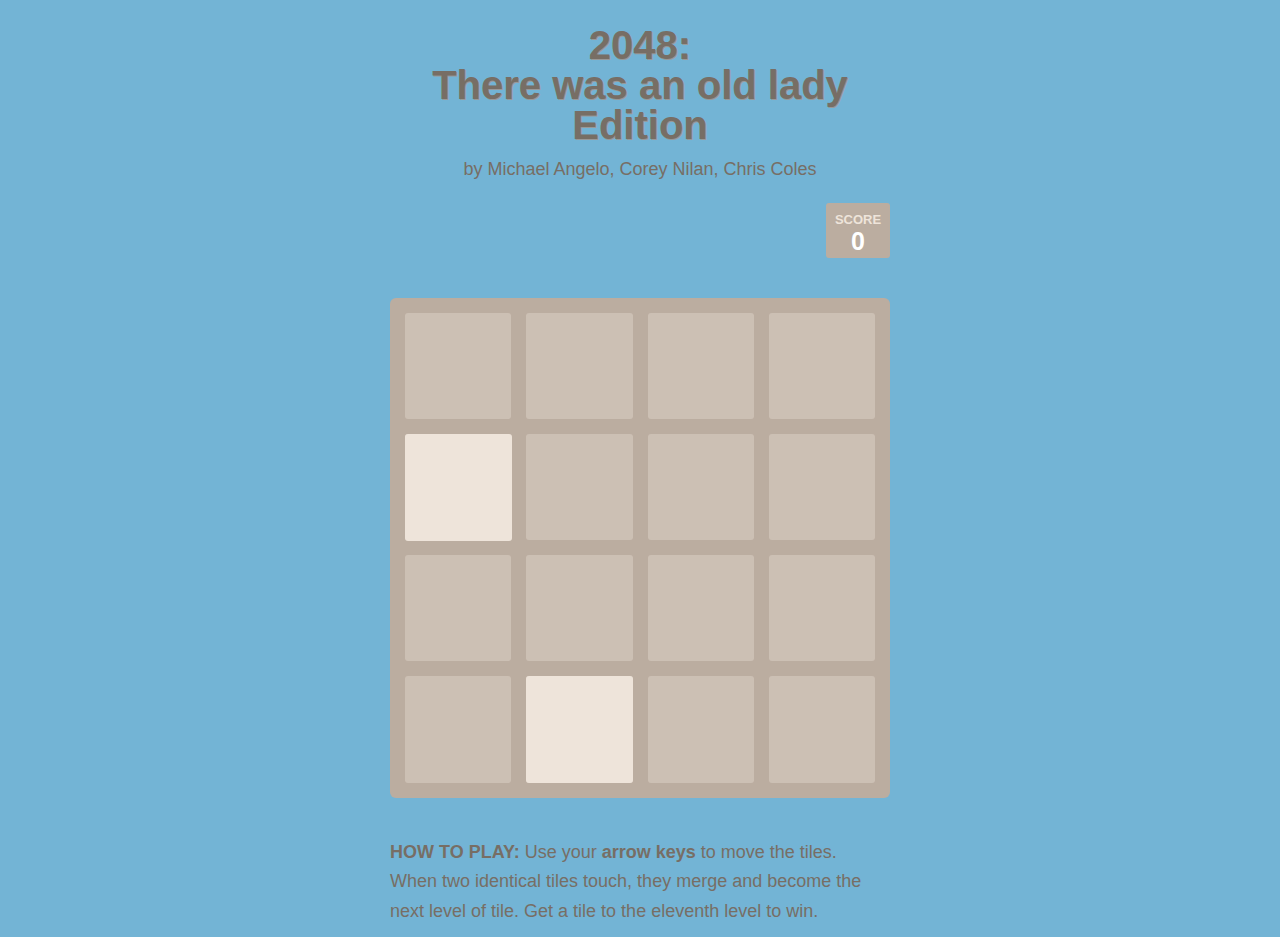
==== index.html @ f47f8b6b "file rename to index.html" ====
<!DOCTYPE html>
<html>
<head>
	<meta http-equiv="Content-Type" content="text/html; charset=UTF-8">
    <meta charset="utf-8">
    <title>2048: There Was An Old Lady</title>
    <link href="css/images.css" rel="stylesheet" type="text/css">
    <meta name="apple-mobile-web-app-capable" content="yes">
    <meta name="HandheldFriendly" content="True">
    <meta name="MobileOptimized" content="320">
    <meta name="viewport" content="width=device-width, target-densitydpi=160dpi, initial-scale=1.0, maximum-scale=1, user-scalable=no, minimal-ui">
    <script src="http://ajax.googleapis.com/ajax/libs/jquery/2.1.1/jquery.min.js"></script>
    <link href="css/main.css" rel="stylesheet" type="text/css">

</head>
<body>
<div id="fix"></div>
<div class="container">
  <div class="heading">

      <h1 class="title thisistext">2048:<br>There was an old lady Edition</h1>
      <p id="credit">by Michael Angelo, Corey Nilan, Chris Coles</p>

      <div class="scores-container">
          <div class="score-container">668
              <div class="score-addition">+16</div>
          </div>
      </div>
  </div>

  <div class="game-container">
      <div class="game-message">
          <p></p>
          <div class="lower">

              <a class="tweet">Tweet your score</a>
              <a class="facebook">Share on Facebook</a>
              <a class="retry-button">Try again</a>

          </div>
      </div>

      <div class="grid-container">
          <div class="grid-row">
              <div class="grid-cell"></div>
              <div class="grid-cell"></div>
              <div class="grid-cell"></div>
              <div class="grid-cell"></div>
          </div>
          <div class="grid-row">
              <div class="grid-cell"></div>
              <div class="grid-cell"></div>
              <div class="grid-cell"></div>
              <div class="grid-cell"></div>
          </div>
          <div class="grid-row">
              <div class="grid-cell"></div>
              <div class="grid-cell"></div>
              <div class="grid-cell"></div>
              <div class="grid-cell"></div>
          </div>
          <div class="grid-row">
              <div class="grid-cell"></div>
              <div class="grid-cell"></div>
              <div class="grid-cell"></div>
              <div class="grid-cell"></div>
          </div>
      </div>

      <div class="tile-container">
          <div class="tile tile-2 tile-position-1-1">
              <div class="tile-inner" style="display: table;">
                  <div class="tile-text" style="font-size: 60px; line-height: 60px; position: relative; top: 5px; display: table-cell;"></div>
              </div>
          </div>
          <div class="tile tile-4 tile-position-1-2">
              <div class="tile-inner" style="display: table;">
                  <div class="tile-text" style="font-size: 60px; line-height: 60px; position: relative; top: 5px; display: table-cell;"></div>
              </div>
          </div>
          <div class="tile tile-2 tile-position-1-3">
              <div class="tile-inner" style="display: table;">
                  <div class="tile-text" style="font-size: 60px; line-height: 60px; position: relative; top: 5px; display: table-cell;"></div>
              </div>
          </div>
          <div class="tile tile-2 tile-position-1-4 tile-new">
              <div class="tile-inner" style="display: table;">
                  <div class="tile-text" style="font-size: 60px; line-height: 60px; position: relative; top: 5px; display: table-cell;"></div>
              </div>
          </div>
          <div class="tile tile-4 tile-position-2-1">
              <div class="tile-inner" style="display: table;">
                  <div class="tile-text" style="font-size: 60px; line-height: 60px; position: relative; top: 5px; display: table-cell;"></div>
              </div>
          </div>
          <div class="tile tile-32 tile-position-2-2">
              <div class="tile-inner" style="display: table;">
                  <div class="tile-text" style="font-size: 60px; line-height: 60px; position: relative; top: 5px; display: table-cell;"></div>
              </div>
          </div>
          <div class="tile tile-16 tile-position-2-3">
              <div class="tile-inner" style="display: table;">
                  <div class="tile-text" style="font-size: 60px; line-height: 60px; position: relative; top: 5px; display: table-cell;"></div>
              </div>
          </div>
          <div class="tile tile-4 tile-position-2-4">
              <div class="tile-inner" style="display: table;">
                  <div class="tile-text" style="font-size: 60px; line-height: 60px; position: relative; top: 5px; display: table-cell;"></div>
              </div>
          </div>
          <div class="tile tile-8 tile-position-3-1">
              <div class="tile-inner" style="display: table;">
                  <div class="tile-text" style="font-size: 60px; line-height: 60px; position: relative; top: 5px; display: table-cell;"></div>
              </div>
          </div>
          <div class="tile tile-64 tile-position-3-2">
              <div class="tile-inner" style="display: table;">
                  <div class="tile-text" style="font-size: 60px; line-height: 60px; position: relative; top: 5px; display: table-cell;"></div>
              </div>
          </div>
          <div class="tile tile-32 tile-position-3-3">
              <div class="tile-inner" style="display: table;">
                  <div class="tile-text" style="font-size: 60px; line-height: 60px; position: relative; top: 5px; display: table-cell;"></div>
              </div>
          </div>
          <div class="tile tile-8 tile-position-3-4">
              <div class="tile-inner" style="display: table;">
                  <div class="tile-text" style="font-size: 60px; line-height: 60px; position: relative; top: 5px; display: table-cell;"></div>
              </div>
          </div>
          <div class="tile tile-8 tile-position-3-4">
              <div class="tile-inner" style="display: table;">
                  <div class="tile-text" style="font-size: 60px; line-height: 60px; position: relative; top: 5px; display: table-cell;"></div>
              </div>
          </div>
          <div class="tile tile-16 tile-position-3-4 tile-merged">
              <div class="tile-inner" style="display: table;">
                  <div class="tile-text" style="font-size: 60px; line-height: 60px; position: relative; top: 5px; display: table-cell;"></div>
              </div>
          </div>
          <div class="tile tile-2 tile-position-4-1">
              <div class="tile-inner" style="display: table;">
                  <div class="tile-text" style="font-size: 60px; line-height: 60px; position: relative; top: 5px; display: table-cell;"></div>
              </div>
          </div>
          <div class="tile tile-2 tile-position-4-2">
              <div class="tile-inner" style="display: table;">
                  <div class="tile-text" style="font-size: 60px; line-height: 60px; position: relative; top: 5px; display: table-cell;"></div>
              </div>
          </div>
          <div class="tile tile-8 tile-position-4-3">
              <div class="tile-inner" style="display: table;">
                  <div class="tile-text" style="font-size: 60px; line-height: 60px; position: relative; top: 5px; display: table-cell;"></div>
              </div>
          </div>
          <div class="tile tile-2 tile-position-4-4">
              <div class="tile-inner" style="display: table;">
                  <div class="tile-text" style="font-size: 60px; line-height: 60px; position: relative; top: 5px; display: table-cell;"></div>
              </div>
          </div>
      </div>
  </div>

  <p class="game-explanation">
      <strong class="important">How to play:</strong> Use your <strong>arrow keys</strong> to move the tiles.
      <br>When two identical tiles touch, they merge and become the next level of tile. Get a tile to the eleventh level to win.
  </p>
  <script src="js/math.js"></script>
  <script src="js/main.js"></script>
</body>
</html>
---- css/images.css ----
.tile-text {
    display: inline-block;
    vertical-align: middle;
}
.tile-inner {
    background-position: center center !important;
    background-size: cover !important;
    background-repeat: no-repeat !important;
}
.tile-2 .tile-inner {
    background-image: url(http://www.misa.com.vn/Portals/0/Upload2013/yahoocomvn/Images/truyen_cuoi/cartoon-flies.png) !important;
}
.tile-4 .tile-inner {
    background-image: url(http://4.bp.blogspot.com/_pKr7f9vwEoA/TLoZYoMZ3QI/AAAAAAAACOw/YwQ0GgoOZJw/s1600/spider_cartoon.jpg) !important;
}
.tile-8 .tile-inner {
    background-image: url(http://thumbs.dreamstime.com/x/funny-cartoon-bird-14253323.jpg) !important;
}
.tile-16 .tile-inner {
    background-image: url(http://pictures-of-cats.org/wp-content/uploads/images/cat-cartoon-image.jpg) !important;
}
.tile-32 .tile-inner {
    background-image: url(http://4.bp.blogspot.com/-cZpH1qHoLpo/VBCIqnbuLnI/AAAAAAAAHWw/dLKgufd76lA/s1600/dog%2Bcartoon%2B1.gif) !important;
}
.tile-64 .tile-inner {
    background-image: url(http://www.how-to-draw-funny-cartoons.com/image-files/how-to-draw-a-goat-8.gif) !important;
}
.tile-128 .tile-inner {
    background-image: url(http://www.drawingcoach.com/image-files/cartoon_cow_st6.gif) !important;
}
.tile-256 .tile-inner {
    background-image: url(http://www.wpclipart.com/cartoon/animals/horse/horse_cartoon_brown.png) !important;
}
.tile-512 .tile-inner {
    background-image: url(http://www.clipartbest.com/cliparts/4c9/M98/4c9M98BcE.jpeg) !important;
}
.tile-1024 .tile-inner {
    background-image: url(http://www.how-to-draw-funny-cartoons.com/image-files/cartoon-running-7.gif) !important;
}
.tile-2048 .tile-inner {
    background-image: url(http://thumbs.dreamstime.com/x/green-dragon-cartoon-illustration-11670789.jpg) !important;
}
.thisistext,
p, a, h1 {
    color: #776e65;
}
.game-container {
    background-color: #000000
}

#fix {
    position: absolute;
    top: 0;
    left: 0;
    width: 100%;
    height: 100%;
    position: fixed;
    z-index: -1000;
    background-color: #73b4d5;
}
---- css/main.css ----
html, body {
  margin: 0;
  padding: 0;

  background-color: rgb(115, 180, 213);
  color: #776e65;
  font-family: "Clear Sans", "Helvetica Neue", Arial, sans-serif;
  font-size: 18px; }

.row {margin-left:0px; margin-right:0px;}

#uvt_box { margin-top: 30px; }

.game-intro {text-align:center;}

.heading h1 {padding-top:25px;padding-bottom:25px; text-align: center; }

@media (max-width:500px) {
  #uvt_box { margin-top: 20px !important; }
  .padsm { padding-top:30px;}
  .heading h1 {padding-top:0px;padding-bottom:0px;}
  .col-sm-8 {
    padding-left: 0px;
    padding-right:0px;
  }
  .container {padding:0px;}
  p {padding:10px;}
}

.heading:after {
  content: "";
  display: block;
  clear: both; }

h1.title {
  font-size: 40px;
  line-height: 40px;
  font-weight: bold;
  margin: 0;
  padding-bottom: 0;
  display: block;
  text-shadow: 1px 1px #999;
  }



@-webkit-keyframes move-up {
  0% {
    top: 25px;
    opacity: 1; }

  100% {
    top: -50px;
    opacity: 0; } }

@-moz-keyframes move-up {
  0% {
    top: 25px;
    opacity: 1; }

  100% {
    top: -50px;
    opacity: 0; } }

@keyframes move-up {
  0% {
    top: 25px;
    opacity: 1; }

  100% {
    top: -50px;
    opacity: 0; } }

    #makeyourown { text-align: center;background: #bbada0;color: white; border-radius: 3px; padding: 10px; }
    #makeyourown a { color: white; }

.scores-container {
  float: right;
  text-align: right; }

.score-container, .best-container {
  position: relative;
  display: inline-block;
  background: #bbada0;
  padding: 15px 25px;
  font-size: 25px;
  height: 25px;
  line-height: 47px;
  font-weight: bold;
  border-radius: 3px;
  color: white;
  margin-top: 8px;
  text-align: center; }
  .score-container:after, .best-container:after {
    position: absolute;
    width: 100%;
    top: 10px;
    left: 0;
    text-transform: uppercase;
    font-size: 13px;
    line-height: 13px;
    text-align: center;
    color: #eee4da; }

  .score-container .score-addition, .best-container .score-addition {
    position: absolute;
    right: 30px;
    color: red;
    font-size: 25px;
    line-height: 25px;
    font-weight: bold;
    color: rgba(119, 110, 101, 0.9);
    z-index: 100;
    -webkit-animation: move-up 600ms ease-in;
    -moz-animation: move-up 600ms ease-in;
    animation: move-up 600ms ease-in;
    -webkit-animation-fill-mode: both;
    -moz-animation-fill-mode: both;
    animation-fill-mode: both; }

.score-container:after {
  content: "Score"; }

.best-container:after {
  content: "Best"; }

p {
  margin-top: 0;
  margin-bottom: 10px;
  line-height: 1.65; }

a {
  color: #776e65;
  font-weight: bold;
  text-decoration: underline;
  cursor: pointer; }

strong.important {
  text-transform: uppercase; }

hr {
  border: none;
  border-bottom: 1px solid #d8d4d0;
  margin-top: 20px;
  margin-bottom: 30px; }

  #credit { text-align: center; margin-top: 10px; padding-top: 0; }

.container {
  width: 500px;
  margin: 0 auto; }

@-webkit-keyframes fade-in {
  0% {
    opacity: 0; }

  100% {
    opacity: 1; } }

@-moz-keyframes fade-in {
  0% {
    opacity: 0; }

  100% {
    opacity: 1; } }

@keyframes fade-in {
  0% {
    opacity: 0; }

  100% {
    opacity: 1; } }

.game-container {
  margin-top: 40px;
  position: relative;
  padding: 15px;
  cursor: default;
  -webkit-touch-callout: none;
  -webkit-user-select: none;
  -moz-user-select: none;
  background: #bbada0;
  border-radius: 6px;
  width: 500px;
  height: 500px;
  -ms-touch-action: none;
  -webkit-box-sizing: border-box;
  -moz-box-sizing: border-box;
  box-sizing: border-box; }
  .game-container .game-message {
    display: none;
    position: absolute;
    top: 0;
    right: 0;
    bottom: 0;
    left: 0;
    background: rgba(238, 228, 218, 0.5);
    z-index: 100;
    text-align: center;
    -webkit-animation: fade-in 800ms ease 1200ms;
    -moz-animation: fade-in 800ms ease 1200ms;
    animation: fade-in 800ms ease 1200ms;
    -webkit-animation-fill-mode: both;
    -moz-animation-fill-mode: both;
    animation-fill-mode: both; }
    .game-container .game-message p {
      font-size: 60px;
      font-weight: bold;
      height: 60px;
      line-height: 60px;
      margin-top: 122px; }
    .game-container .game-message .lower {
      display: block;
      margin: 15px 0; }
         .game-container .game-message iframe {

  width: 48% !important;
  display: block;
  margin: 0 auto 5px;

    }
    .game-container .game-message a {
      display: inline-block;
      background: #8f7a66;
      border-radius: 3px;
      padding: 0 20px;
      text-decoration: none;
      color: #f9f6f2;
      height: 40px;
      line-height: 42px;
      margin-left: 9px; }
      .game-container .game-message a.keep-playing-button {
        display: none; }
    .game-container .game-message .score-sharing {
      display: inline-block;
      vertical-align: middle;
      margin-left: 10px; }
    .game-container .game-message.game-won {
      background: rgba(237, 194, 46, 0.5);
      color: #f9f6f2; }
      .game-container .game-message.game-won a.keep-playing-button {
        display: inline-block; }
    .game-container .game-message.game-won, .game-container .game-message.game-over {
      display: block; }

.grid-container {
  position: absolute;
  z-index: 1; }

.grid-row {
  margin-bottom: 15px; }
  .grid-row:last-child {
    margin-bottom: 0; }
  .grid-row:after {
    content: "";
    display: block;
    clear: both; }

.grid-cell {
  width: 106.25px;
  height: 106.25px;
  margin-right: 15px;
  float: left;
  border-radius: 3px;
  background: rgba(238, 228, 218, 0.35); }
  .grid-cell:last-child {
    margin-right: 0; }

.tile-container {
  position: absolute;
  z-index: 2; }

.tile, .tile .tile-inner {
  width: 107px;
  height: 107px;
  line-height: 116.25px; }
.tile.tile-position-1-1 {
  -webkit-transform: translate(0px, 0px);
  -moz-transform: translate(0px, 0px);
  transform: translate(0px, 0px); }
.tile.tile-position-1-2 {
  -webkit-transform: translate(0px, 121px);
  -moz-transform: translate(0px, 121px);
  transform: translate(0px, 121px); }
.tile.tile-position-1-3 {
  -webkit-transform: translate(0px, 242px);
  -moz-transform: translate(0px, 242px);
  transform: translate(0px, 242px); }
.tile.tile-position-1-4 {
  -webkit-transform: translate(0px, 363px);
  -moz-transform: translate(0px, 363px);
  transform: translate(0px, 363px); }
.tile.tile-position-2-1 {
  -webkit-transform: translate(121px, 0px);
  -moz-transform: translate(121px, 0px);
  transform: translate(121px, 0px); }
.tile.tile-position-2-2 {
  -webkit-transform: translate(121px, 121px);
  -moz-transform: translate(121px, 121px);
  transform: translate(121px, 121px); }
.tile.tile-position-2-3 {
  -webkit-transform: translate(121px, 242px);
  -moz-transform: translate(121px, 242px);
  transform: translate(121px, 242px); }
.tile.tile-position-2-4 {
  -webkit-transform: translate(121px, 363px);
  -moz-transform: translate(121px, 363px);
  transform: translate(121px, 363px); }
.tile.tile-position-3-1 {
  -webkit-transform: translate(242px, 0px);
  -moz-transform: translate(242px, 0px);
  transform: translate(242px, 0px); }
.tile.tile-position-3-2 {
  -webkit-transform: translate(242px, 121px);
  -moz-transform: translate(242px, 121px);
  transform: translate(242px, 121px); }
.tile.tile-position-3-3 {
  -webkit-transform: translate(242px, 242px);
  -moz-transform: translate(242px, 242px);
  transform: translate(242px, 242px); }
.tile.tile-position-3-4 {
  -webkit-transform: translate(242px, 363px);
  -moz-transform: translate(242px, 363px);
  transform: translate(242px, 363px); }
.tile.tile-position-4-1 {
  -webkit-transform: translate(363px, 0px);
  -moz-transform: translate(363px, 0px);
  transform: translate(363px, 0px); }
.tile.tile-position-4-2 {
  -webkit-transform: translate(363px, 121px);
  -moz-transform: translate(363px, 121px);
  transform: translate(363px, 121px); }
.tile.tile-position-4-3 {
  -webkit-transform: translate(363px, 242px);
  -moz-transform: translate(363px, 242px);
  transform: translate(363px, 242px); }
.tile.tile-position-4-4 {
  -webkit-transform: translate(363px, 363px);
  -moz-transform: translate(363px, 363px);
  transform: translate(363px, 363px); }

.tile {
  position: absolute;
  -webkit-transition: 100ms ease-in-out;
  -moz-transition: 100ms ease-in-out;
  transition: 100ms ease-in-out;
  -webkit-transition-property: -webkit-transform;
  -moz-transition-property: -moz-transform;
  transition-property: transform; }
  .tile .tile-inner {
    border-radius: 3px;
    background: #eee4da;
    text-align: center;
    font-weight: bold;
    z-index: 10;
    font-size: 55px; }
  .tile.tile-2 .tile-inner {
    background: #eee4da;
    box-shadow: 0 0 30px 10px rgba(243, 215, 116, 0), inset 0 0 0 1px rgba(255, 255, 255, 0); }
  .tile.tile-4 .tile-inner {
    background: #ede0c8;
    box-shadow: 0 0 30px 10px rgba(243, 215, 116, 0), inset 0 0 0 1px rgba(255, 255, 255, 0); }
  .tile.tile-8 .tile-inner {
    color: #f9f6f2;
    background: #f2b179; }
  .tile.tile-16 .tile-inner {
    color: #f9f6f2;
    background: #f59563; }
  .tile.tile-32 .tile-inner {
    color: #f9f6f2;
    background: #f67c5f; }
  .tile.tile-64 .tile-inner {
    color: #f9f6f2;
    background: #f65e3b; }
  .tile.tile-128 .tile-inner {
    color: #f9f6f2;
    background: #edcf72;
    box-shadow: 0 0 30px 10px rgba(243, 215, 116, 0.2381), inset 0 0 0 1px rgba(255, 255, 255, 0.14286);
    font-size: 45px; }
    @media screen and (max-width: 520px) {
      .tile.tile-128 .tile-inner {
        font-size: 25px; } }
  .tile.tile-256 .tile-inner {
    color: #f9f6f2;
    background: #edcc61;
    box-shadow: 0 0 30px 10px rgba(243, 215, 116, 0.31746), inset 0 0 0 1px rgba(255, 255, 255, 0.19048);
    font-size: 45px; }
    @media screen and (max-width: 520px) {
      .tile.tile-256 .tile-inner {
        font-size: 25px; } }
  .tile.tile-512 .tile-inner {
    color: #f9f6f2;
    background: #edc850;
    box-shadow: 0 0 30px 10px rgba(243, 215, 116, 0.39683), inset 0 0 0 1px rgba(255, 255, 255, 0.2381);
    font-size: 45px; }
    @media screen and (max-width: 520px) {
      .tile.tile-512 .tile-inner {
        font-size: 25px; } }
  .tile.tile-1024 .tile-inner {
    color: #f9f6f2;
    background: #edc53f;
    box-shadow: 0 0 30px 10px rgba(243, 215, 116, 0.47619), inset 0 0 0 1px rgba(255, 255, 255, 0.28571);
    font-size: 35px; }
    @media screen and (max-width: 520px) {
      .tile.tile-1024 .tile-inner {
        font-size: 15px; } }
  .tile.tile-2048 .tile-inner {
    color: #f9f6f2;
    background: #edc22e;
    box-shadow: 0 0 30px 10px rgba(243, 215, 116, 0.55556), inset 0 0 0 1px rgba(255, 255, 255, 0.33333);
    font-size: 35px; }
    @media screen and (max-width: 520px) {
      .tile.tile-2048 .tile-inner {
        font-size: 15px; } }
  .tile.tile-super .tile-inner {
    color: #f9f6f2;
    background: #3c3a32;
    font-size: 30px; }
    @media screen and (max-width: 520px) {
      .tile.tile-super .tile-inner {
        font-size: 10px; } }

@-webkit-keyframes appear {
  0% {
    opacity: 0;
    -webkit-transform: scale(0);
    -moz-transform: scale(0);
    transform: scale(0); }

  100% {
    opacity: 1;
    -webkit-transform: scale(1);
    -moz-transform: scale(1);
    transform: scale(1); } }

@-moz-keyframes appear {
  0% {
    opacity: 0;
    -webkit-transform: scale(0);
    -moz-transform: scale(0);
    transform: scale(0); }

  100% {
    opacity: 1;
    -webkit-transform: scale(1);
    -moz-transform: scale(1);
    transform: scale(1); } }

@keyframes appear {
  0% {
    opacity: 0;
    -webkit-transform: scale(0);
    -moz-transform: scale(0);
    transform: scale(0); }

  100% {
    opacity: 1;
    -webkit-transform: scale(1);
    -moz-transform: scale(1);
    transform: scale(1); } }

.tile-new .tile-inner {
  -webkit-animation: appear 200ms ease 100ms;
  -moz-animation: appear 200ms ease 100ms;
  animation: appear 200ms ease 100ms;
  -webkit-animation-fill-mode: backwards;
  -moz-animation-fill-mode: backwards;
  animation-fill-mode: backwards; }

@-webkit-keyframes pop {
  0% {
    -webkit-transform: scale(0);
    -moz-transform: scale(0);
    transform: scale(0); }

  50% {
    -webkit-transform: scale(1.2);
    -moz-transform: scale(1.2);
    transform: scale(1.2); }

  100% {
    -webkit-transform: scale(1);
    -moz-transform: scale(1);
    transform: scale(1); } }

@-moz-keyframes pop {
  0% {
    -webkit-transform: scale(0);
    -moz-transform: scale(0);
    transform: scale(0); }

  50% {
    -webkit-transform: scale(1.2);
    -moz-transform: scale(1.2);
    transform: scale(1.2); }

  100% {
    -webkit-transform: scale(1);
    -moz-transform: scale(1);
    transform: scale(1); } }

@keyframes pop {
  0% {
    -webkit-transform: scale(0);
    -moz-transform: scale(0);
    transform: scale(0); }

  50% {
    -webkit-transform: scale(1.2);
    -moz-transform: scale(1.2);
    transform: scale(1.2); }

  100% {
    -webkit-transform: scale(1);
    -moz-transform: scale(1);
    transform: scale(1); } }

.tile-merged .tile-inner {
  z-index: 20;
  -webkit-animation: pop 200ms ease 100ms;
  -moz-animation: pop 200ms ease 100ms;
  animation: pop 200ms ease 100ms;
  -webkit-animation-fill-mode: backwards;
  -moz-animation-fill-mode: backwards;
  animation-fill-mode: backwards; }

.game-intro {
  margin-bottom: 0; }

.game-explanation {
  margin-top: 40px; }

.sharing {
  margin-top: 80px;
  text-align: center; }
  .sharing > iframe, .sharing > span, .sharing > form {
    display: inline-block;
    vertical-align: middle; }

@media screen and (min-width: 521px) {

 .sharing {

  -moz-transform: scale(2);
  -webkit-transform: scale(2);
  -o-transform: scale(2);
  -ms-transform: scale(2);
  transform: scale(2);

  }

}

@media screen and (max-width: 520px) {
  html, body {
    font-size: 15px; }

  body {
    margin: 20px 0;
    padding: 0 20px; }

  h1.title {
    font-size: 27px;
    margin-top: 15px; }

  .container {
    width: 320px;
    margin: 0 auto; }

  .score-container, .best-container {
    margin-top: 0;
    padding: 15px 10px;
    min-width: 40px; }

    .sharing {
      margin-top: 0px;
    }

  .heading {
    margin-bottom: 10px; }

  .game-container {
    margin-top: 40px;
    position: relative;
    padding: 10px;
    cursor: default;
    -webkit-touch-callout: none;
    -webkit-user-select: none;
    -moz-user-select: none;
    background: #bbada0;
    border-radius: 6px;
    width: 280px;
    height: 280px;
    -ms-touch-action: none;
    -webkit-box-sizing: border-box;
    -moz-box-sizing: border-box;
    box-sizing: border-box; }
    .game-container .game-message {
      display: none;
      position: absolute;
      top: 0;
      right: 0;
      bottom: 0;
      left: 0;
      background: rgba(238, 228, 218, 0.5);
      z-index: 100;
      text-align: center;
      -webkit-animation: fade-in 800ms ease 1200ms;
      -moz-animation: fade-in 800ms ease 1200ms;
      animation: fade-in 800ms ease 1200ms;
      -webkit-animation-fill-mode: both;
      -moz-animation-fill-mode: both;
      animation-fill-mode: both; }
      .game-container .game-message p {
        font-size: 60px;
        font-weight: bold;
        height: 60px;
        line-height: 60px;
        margin-top: 2px; }
      .game-container .game-message .lower {
        display: block; }
      .game-container .game-message a {
        display: inline-block;
        background: #8f7a66;
        border-radius: 3px;
        padding: 0 20px;
        text-decoration: none;
        color: #f9f6f2;
        height: 40px;
        line-height: 42px;
        margin-left: 9px; }
        .game-container .game-message a.keep-playing-button {
          display: none; }
      .game-container .game-message .score-sharing {
        display: inline-block;
        vertical-align: middle;
        margin-left: 10px; }
      .game-container .game-message.game-won {
        background: rgba(237, 194, 46, 0.5);
        color: #f9f6f2; }
        .game-container .game-message.game-won a.keep-playing-button {
          display: inline-block; }
      .game-container .game-message.game-won, .game-container .game-message.game-over {
        display: block; }

  .grid-container {
    position: absolute;
    z-index: 1; }

  .grid-row {
    margin-bottom: 10px; }
    .grid-row:last-child {
      margin-bottom: 0; }
    .grid-row:after {
      content: "";
      display: block;
      clear: both; }

  .grid-cell {
    width: 57.5px;
    height: 57.5px;
    margin-right: 10px;
    float: left;
    border-radius: 3px;
    background: rgba(238, 228, 218, 0.35); }
    .grid-cell:last-child {
      margin-right: 0; }

  .tile-container {
    position: absolute;
    z-index: 2; }

  .tile, .tile .tile-inner {
    width: 58px;
    height: 58px;
    line-height: 67.5px; }
  .tile.tile-position-1-1 {
    -webkit-transform: translate(0px, 0px);
    -moz-transform: translate(0px, 0px);
    transform: translate(0px, 0px); }
  .tile.tile-position-1-2 {
    -webkit-transform: translate(0px, 67px);
    -moz-transform: translate(0px, 67px);
    transform: translate(0px, 67px); }
  .tile.tile-position-1-3 {
    -webkit-transform: translate(0px, 135px);
    -moz-transform: translate(0px, 135px);
    transform: translate(0px, 135px); }
  .tile.tile-position-1-4 {
    -webkit-transform: translate(0px, 202px);
    -moz-transform: translate(0px, 202px);
    transform: translate(0px, 202px); }
  .tile.tile-position-2-1 {
    -webkit-transform: translate(67px, 0px);
    -moz-transform: translate(67px, 0px);
    transform: translate(67px, 0px); }
  .tile.tile-position-2-2 {
    -webkit-transform: translate(67px, 67px);
    -moz-transform: translate(67px, 67px);
    transform: translate(67px, 67px); }
  .tile.tile-position-2-3 {
    -webkit-transform: translate(67px, 135px);
    -moz-transform: translate(67px, 135px);
    transform: translate(67px, 135px); }
  .tile.tile-position-2-4 {
    -webkit-transform: translate(67px, 202px);
    -moz-transform: translate(67px, 202px);
    transform: translate(67px, 202px); }
  .tile.tile-position-3-1 {
    -webkit-transform: translate(135px, 0px);
    -moz-transform: translate(135px, 0px);
    transform: translate(135px, 0px); }
  .tile.tile-position-3-2 {
    -webkit-transform: translate(135px, 67px);
    -moz-transform: translate(135px, 67px);
    transform: translate(135px, 67px); }
  .tile.tile-position-3-3 {
    -webkit-transform: translate(135px, 135px);
    -moz-transform: translate(135px, 135px);
    transform: translate(135px, 135px); }
  .tile.tile-position-3-4 {
    -webkit-transform: translate(135px, 202px);
    -moz-transform: translate(135px, 202px);
    transform: translate(135px, 202px); }
  .tile.tile-position-4-1 {
    -webkit-transform: translate(202px, 0px);
    -moz-transform: translate(202px, 0px);
    transform: translate(202px, 0px); }
  .tile.tile-position-4-2 {
    -webkit-transform: translate(202px, 67px);
    -moz-transform: translate(202px, 67px);
    transform: translate(202px, 67px); }
  .tile.tile-position-4-3 {
    -webkit-transform: translate(202px, 135px);
    -moz-transform: translate(202px, 135px);
    transform: translate(202px, 135px); }
  .tile.tile-position-4-4 {
    -webkit-transform: translate(202px, 202px);
    -moz-transform: translate(202px, 202px);
    transform: translate(202px, 202px); }
  .game-container {
    margin: 20px auto; }
  .tile .tile-inner {
    font-size: 35px; }
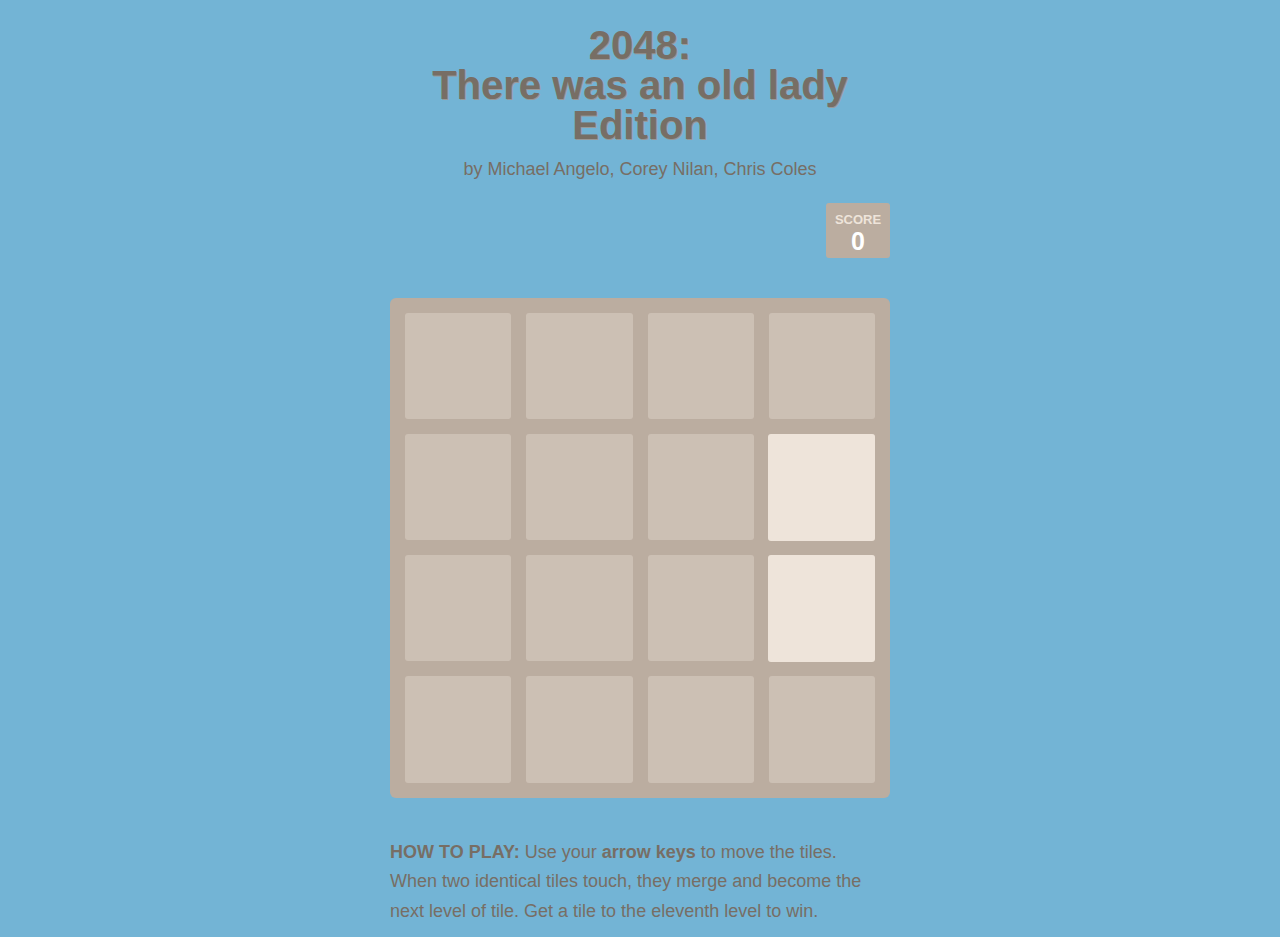
==== commit f3ac3770: "move responsive css to new file esponsive.css" ====
--- a/index.html
+++ b/index.html
@@ -11,6 +11,7 @@
     <meta name="viewport" content="width=device-width, target-densitydpi=160dpi, initial-scale=1.0, maximum-scale=1, user-scalable=no, minimal-ui">
     <script src="http://ajax.googleapis.com/ajax/libs/jquery/2.1.1/jquery.min.js"></script>
     <link href="css/main.css" rel="stylesheet" type="text/css">
+    <link href="css/responsive.css" rel="stylesheet" type="text/css">
 
 </head>
 <body>
--- a/css/main.css
+++ b/css/main.css
@@ -9,14 +9,10 @@
 
 .row {margin-left:0px; margin-right:0px;}
 
-#uvt_box { margin-top: 30px; }
-
-.game-intro {text-align:center;}
-
 .heading h1 {padding-top:25px;padding-bottom:25px; text-align: center; }
 
 @media (max-width:500px) {
-  #uvt_box { margin-top: 20px !important; }
+
   .padsm { padding-top:30px;}
   .heading h1 {padding-top:0px;padding-bottom:0px;}
   .col-sm-8 {
@@ -528,218 +524,4 @@
   margin-bottom: 0; }
 
 .game-explanation {
-  margin-top: 40px; }
-
-.sharing {
-  margin-top: 80px;
-  text-align: center; }
-  .sharing > iframe, .sharing > span, .sharing > form {
-    display: inline-block;
-    vertical-align: middle; }
-
-@media screen and (min-width: 521px) {
-
- .sharing {
-
-  -moz-transform: scale(2);
-  -webkit-transform: scale(2);
-  -o-transform: scale(2);
-  -ms-transform: scale(2);
-  transform: scale(2);
-
-  }
-
-}
-
-@media screen and (max-width: 520px) {
-  html, body {
-    font-size: 15px; }
-
-  body {
-    margin: 20px 0;
-    padding: 0 20px; }
-
-  h1.title {
-    font-size: 27px;
-    margin-top: 15px; }
-
-  .container {
-    width: 320px;
-    margin: 0 auto; }
-
-  .score-container, .best-container {
-    margin-top: 0;
-    padding: 15px 10px;
-    min-width: 40px; }
-
-    .sharing {
-      margin-top: 0px;
-    }
-
-  .heading {
-    margin-bottom: 10px; }
-
-  .game-container {
-    margin-top: 40px;
-    position: relative;
-    padding: 10px;
-    cursor: default;
-    -webkit-touch-callout: none;
-    -webkit-user-select: none;
-    -moz-user-select: none;
-    background: #bbada0;
-    border-radius: 6px;
-    width: 280px;
-    height: 280px;
-    -ms-touch-action: none;
-    -webkit-box-sizing: border-box;
-    -moz-box-sizing: border-box;
-    box-sizing: border-box; }
-    .game-container .game-message {
-      display: none;
-      position: absolute;
-      top: 0;
-      right: 0;
-      bottom: 0;
-      left: 0;
-      background: rgba(238, 228, 218, 0.5);
-      z-index: 100;
-      text-align: center;
-      -webkit-animation: fade-in 800ms ease 1200ms;
-      -moz-animation: fade-in 800ms ease 1200ms;
-      animation: fade-in 800ms ease 1200ms;
-      -webkit-animation-fill-mode: both;
-      -moz-animation-fill-mode: both;
-      animation-fill-mode: both; }
-      .game-container .game-message p {
-        font-size: 60px;
-        font-weight: bold;
-        height: 60px;
-        line-height: 60px;
-        margin-top: 2px; }
-      .game-container .game-message .lower {
-        display: block; }
-      .game-container .game-message a {
-        display: inline-block;
-        background: #8f7a66;
-        border-radius: 3px;
-        padding: 0 20px;
-        text-decoration: none;
-        color: #f9f6f2;
-        height: 40px;
-        line-height: 42px;
-        margin-left: 9px; }
-        .game-container .game-message a.keep-playing-button {
-          display: none; }
-      .game-container .game-message .score-sharing {
-        display: inline-block;
-        vertical-align: middle;
-        margin-left: 10px; }
-      .game-container .game-message.game-won {
-        background: rgba(237, 194, 46, 0.5);
-        color: #f9f6f2; }
-        .game-container .game-message.game-won a.keep-playing-button {
-          display: inline-block; }
-      .game-container .game-message.game-won, .game-container .game-message.game-over {
-        display: block; }
-
-  .grid-container {
-    position: absolute;
-    z-index: 1; }
-
-  .grid-row {
-    margin-bottom: 10px; }
-    .grid-row:last-child {
-      margin-bottom: 0; }
-    .grid-row:after {
-      content: "";
-      display: block;
-      clear: both; }
-
-  .grid-cell {
-    width: 57.5px;
-    height: 57.5px;
-    margin-right: 10px;
-    float: left;
-    border-radius: 3px;
-    background: rgba(238, 228, 218, 0.35); }
-    .grid-cell:last-child {
-      margin-right: 0; }
-
-  .tile-container {
-    position: absolute;
-    z-index: 2; }
-
-  .tile, .tile .tile-inner {
-    width: 58px;
-    height: 58px;
-    line-height: 67.5px; }
-  .tile.tile-position-1-1 {
-    -webkit-transform: translate(0px, 0px);
-    -moz-transform: translate(0px, 0px);
-    transform: translate(0px, 0px); }
-  .tile.tile-position-1-2 {
-    -webkit-transform: translate(0px, 67px);
-    -moz-transform: translate(0px, 67px);
-    transform: translate(0px, 67px); }
-  .tile.tile-position-1-3 {
-    -webkit-transform: translate(0px, 135px);
-    -moz-transform: translate(0px, 135px);
-    transform: translate(0px, 135px); }
-  .tile.tile-position-1-4 {
-    -webkit-transform: translate(0px, 202px);
-    -moz-transform: translate(0px, 202px);
-    transform: translate(0px, 202px); }
-  .tile.tile-position-2-1 {
-    -webkit-transform: translate(67px, 0px);
-    -moz-transform: translate(67px, 0px);
-    transform: translate(67px, 0px); }
-  .tile.tile-position-2-2 {
-    -webkit-transform: translate(67px, 67px);
-    -moz-transform: translate(67px, 67px);
-    transform: translate(67px, 67px); }
-  .tile.tile-position-2-3 {
-    -webkit-transform: translate(67px, 135px);
-    -moz-transform: translate(67px, 135px);
-    transform: translate(67px, 135px); }
-  .tile.tile-position-2-4 {
-    -webkit-transform: translate(67px, 202px);
-    -moz-transform: translate(67px, 202px);
-    transform: translate(67px, 202px); }
-  .tile.tile-position-3-1 {
-    -webkit-transform: translate(135px, 0px);
-    -moz-transform: translate(135px, 0px);
-    transform: translate(135px, 0px); }
-  .tile.tile-position-3-2 {
-    -webkit-transform: translate(135px, 67px);
-    -moz-transform: translate(135px, 67px);
-    transform: translate(135px, 67px); }
-  .tile.tile-position-3-3 {
-    -webkit-transform: translate(135px, 135px);
-    -moz-transform: translate(135px, 135px);
-    transform: translate(135px, 135px); }
-  .tile.tile-position-3-4 {
-    -webkit-transform: translate(135px, 202px);
-    -moz-transform: translate(135px, 202px);
-    transform: translate(135px, 202px); }
-  .tile.tile-position-4-1 {
-    -webkit-transform: translate(202px, 0px);
-    -moz-transform: translate(202px, 0px);
-    transform: translate(202px, 0px); }
-  .tile.tile-position-4-2 {
-    -webkit-transform: translate(202px, 67px);
-    -moz-transform: translate(202px, 67px);
-    transform: translate(202px, 67px); }
-  .tile.tile-position-4-3 {
-    -webkit-transform: translate(202px, 135px);
-    -moz-transform: translate(202px, 135px);
-    transform: translate(202px, 135px); }
-  .tile.tile-position-4-4 {
-    -webkit-transform: translate(202px, 202px);
-    -moz-transform: translate(202px, 202px);
-    transform: translate(202px, 202px); }
-  .game-container {
-    margin: 20px auto; }
-  .tile .tile-inner {
-    font-size: 35px; }
-
+  margin-top: 40px; }--- a/css/responsive.css
+++ b/css/responsive.css
@@ -0,0 +1,192 @@
+@media screen and (max-width: 520px) {
+  html, body {
+    font-size: 15px; }
+
+  body {
+    margin: 20px 0;
+    padding: 0 20px; }
+
+  h1.title {
+    font-size: 27px;
+    margin-top: 15px; }
+
+  .container {
+    width: 320px;
+    margin: 0 auto; }
+
+  .score-container, .best-container {
+    margin-top: 0;
+    padding: 15px 10px;
+    min-width: 40px; }
+
+    .sharing {
+      margin-top: 0px;
+    }
+
+  .heading {
+    margin-bottom: 10px; }
+
+  .game-container {
+    margin-top: 40px;
+    position: relative;
+    padding: 10px;
+    cursor: default;
+    -webkit-touch-callout: none;
+    -webkit-user-select: none;
+    -moz-user-select: none;
+    background: #bbada0;
+    border-radius: 6px;
+    width: 280px;
+    height: 280px;
+    -ms-touch-action: none;
+    -webkit-box-sizing: border-box;
+    -moz-box-sizing: border-box;
+    box-sizing: border-box; }
+    .game-container .game-message {
+      display: none;
+      position: absolute;
+      top: 0;
+      right: 0;
+      bottom: 0;
+      left: 0;
+      background: rgba(238, 228, 218, 0.5);
+      z-index: 100;
+      text-align: center;
+      -webkit-animation: fade-in 800ms ease 1200ms;
+      -moz-animation: fade-in 800ms ease 1200ms;
+      animation: fade-in 800ms ease 1200ms;
+      -webkit-animation-fill-mode: both;
+      -moz-animation-fill-mode: both;
+      animation-fill-mode: both; }
+      .game-container .game-message p {
+        font-size: 60px;
+        font-weight: bold;
+        height: 60px;
+        line-height: 60px;
+        margin-top: 2px; }
+      .game-container .game-message .lower {
+        display: block; }
+      .game-container .game-message a {
+        display: inline-block;
+        background: #8f7a66;
+        border-radius: 3px;
+        padding: 0 20px;
+        text-decoration: none;
+        color: #f9f6f2;
+        height: 40px;
+        line-height: 42px;
+        margin-left: 9px; }
+        .game-container .game-message a.keep-playing-button {
+          display: none; }
+      .game-container .game-message .score-sharing {
+        display: inline-block;
+        vertical-align: middle;
+        margin-left: 10px; }
+      .game-container .game-message.game-won {
+        background: rgba(237, 194, 46, 0.5);
+        color: #f9f6f2; }
+        .game-container .game-message.game-won a.keep-playing-button {
+          display: inline-block; }
+      .game-container .game-message.game-won, .game-container .game-message.game-over {
+        display: block; }
+
+  .grid-container {
+    position: absolute;
+    z-index: 1; }
+
+  .grid-row {
+    margin-bottom: 10px; }
+    .grid-row:last-child {
+      margin-bottom: 0; }
+    .grid-row:after {
+      content: "";
+      display: block;
+      clear: both; }
+
+  .grid-cell {
+    width: 57.5px;
+    height: 57.5px;
+    margin-right: 10px;
+    float: left;
+    border-radius: 3px;
+    background: rgba(238, 228, 218, 0.35); }
+    .grid-cell:last-child {
+      margin-right: 0; }
+
+  .tile-container {
+    position: absolute;
+    z-index: 2; }
+
+  .tile, .tile .tile-inner {
+    width: 58px;
+    height: 58px;
+    line-height: 67.5px; }
+  .tile.tile-position-1-1 {
+    -webkit-transform: translate(0px, 0px);
+    -moz-transform: translate(0px, 0px);
+    transform: translate(0px, 0px); }
+  .tile.tile-position-1-2 {
+    -webkit-transform: translate(0px, 67px);
+    -moz-transform: translate(0px, 67px);
+    transform: translate(0px, 67px); }
+  .tile.tile-position-1-3 {
+    -webkit-transform: translate(0px, 135px);
+    -moz-transform: translate(0px, 135px);
+    transform: translate(0px, 135px); }
+  .tile.tile-position-1-4 {
+    -webkit-transform: translate(0px, 202px);
+    -moz-transform: translate(0px, 202px);
+    transform: translate(0px, 202px); }
+  .tile.tile-position-2-1 {
+    -webkit-transform: translate(67px, 0px);
+    -moz-transform: translate(67px, 0px);
+    transform: translate(67px, 0px); }
+  .tile.tile-position-2-2 {
+    -webkit-transform: translate(67px, 67px);
+    -moz-transform: translate(67px, 67px);
+    transform: translate(67px, 67px); }
+  .tile.tile-position-2-3 {
+    -webkit-transform: translate(67px, 135px);
+    -moz-transform: translate(67px, 135px);
+    transform: translate(67px, 135px); }
+  .tile.tile-position-2-4 {
+    -webkit-transform: translate(67px, 202px);
+    -moz-transform: translate(67px, 202px);
+    transform: translate(67px, 202px); }
+  .tile.tile-position-3-1 {
+    -webkit-transform: translate(135px, 0px);
+    -moz-transform: translate(135px, 0px);
+    transform: translate(135px, 0px); }
+  .tile.tile-position-3-2 {
+    -webkit-transform: translate(135px, 67px);
+    -moz-transform: translate(135px, 67px);
+    transform: translate(135px, 67px); }
+  .tile.tile-position-3-3 {
+    -webkit-transform: translate(135px, 135px);
+    -moz-transform: translate(135px, 135px);
+    transform: translate(135px, 135px); }
+  .tile.tile-position-3-4 {
+    -webkit-transform: translate(135px, 202px);
+    -moz-transform: translate(135px, 202px);
+    transform: translate(135px, 202px); }
+  .tile.tile-position-4-1 {
+    -webkit-transform: translate(202px, 0px);
+    -moz-transform: translate(202px, 0px);
+    transform: translate(202px, 0px); }
+  .tile.tile-position-4-2 {
+    -webkit-transform: translate(202px, 67px);
+    -moz-transform: translate(202px, 67px);
+    transform: translate(202px, 67px); }
+  .tile.tile-position-4-3 {
+    -webkit-transform: translate(202px, 135px);
+    -moz-transform: translate(202px, 135px);
+    transform: translate(202px, 135px); }
+  .tile.tile-position-4-4 {
+    -webkit-transform: translate(202px, 202px);
+    -moz-transform: translate(202px, 202px);
+    transform: translate(202px, 202px); }
+  .game-container {
+    margin: 20px auto; }
+  .tile .tile-inner {
+    font-size: 35px; }
+}
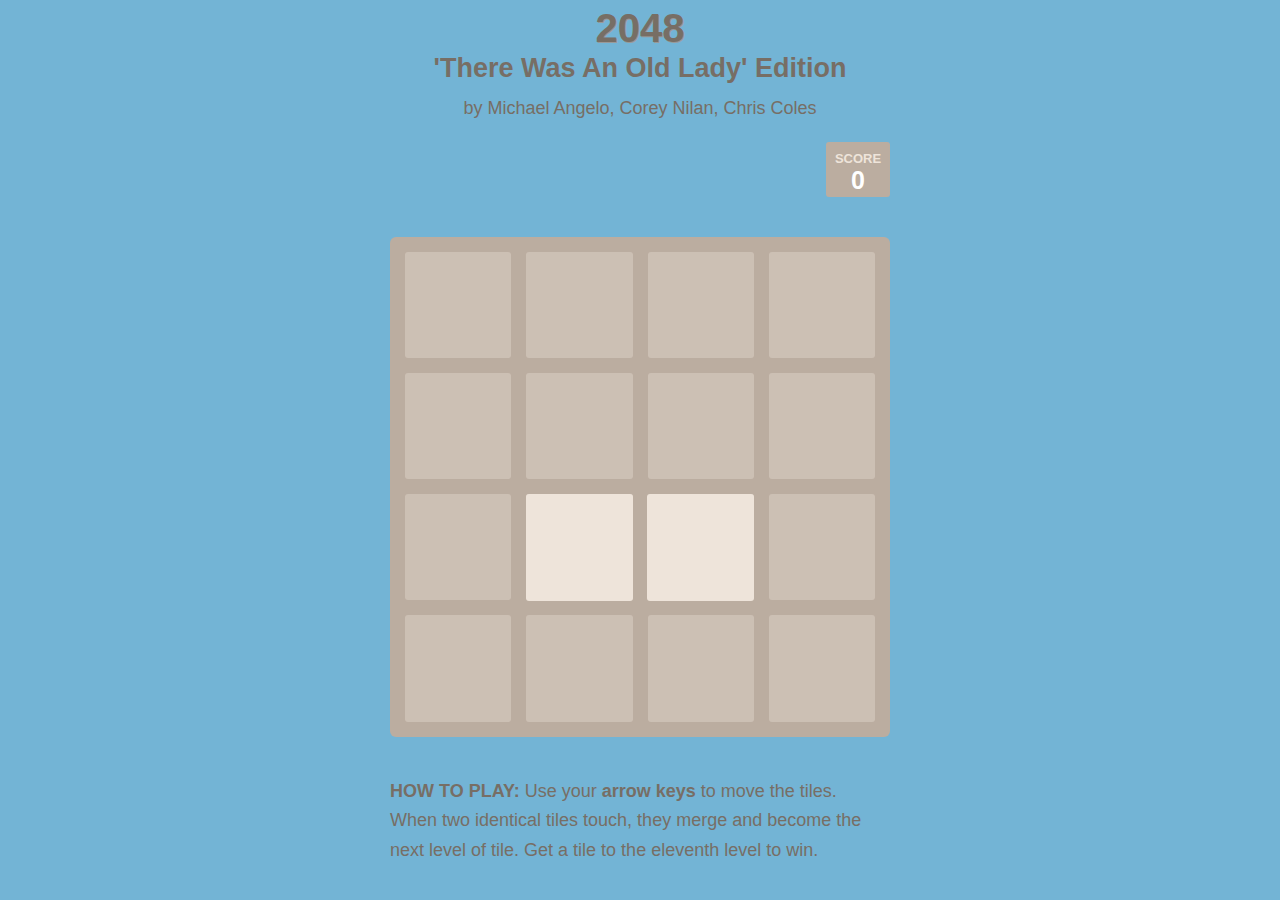
==== commit 7ea4a1a0: "Change heading to h1 and h2, edit formatting" ====
--- a/index.html
+++ b/index.html
@@ -18,10 +18,11 @@
 <div id="fix"></div>
 <div class="container">
   <div class="heading">
-
-      <h1 class="title thisistext">2048:<br>There was an old lady Edition</h1>
-      <p id="credit">by Michael Angelo, Corey Nilan, Chris Coles</p>
-
+      <div class="title-container">
+        <h1 class="title thisistext">2048</h1>
+        <h2>'There Was An Old Lady' Edition</h2>
+        <p id="credit">by Michael Angelo, Corey Nilan, Chris Coles</p>
+      </div>
       <div class="scores-container">
           <div class="score-container">668
               <div class="score-addition">+16</div>
--- a/css/main.css
+++ b/css/main.css
@@ -1,27 +1,24 @@
 html, body {
   margin: 0;
   padding: 0;
-
   background-color: rgb(115, 180, 213);
   color: #776e65;
   font-family: "Clear Sans", "Helvetica Neue", Arial, sans-serif;
   font-size: 18px; }
 
-.row {margin-left:0px; margin-right:0px;}
-
-.heading h1 {padding-top:25px;padding-bottom:25px; text-align: center; }
-
-@media (max-width:500px) {
-
-  .padsm { padding-top:30px;}
-  .heading h1 {padding-top:0px;padding-bottom:0px;}
-  .col-sm-8 {
-    padding-left: 0px;
-    padding-right:0px;
-  }
-  .container {padding:0px;}
-  p {padding:10px;}
-}
+.row {margin-left:0px; margin-right:0px; }
+
+.heading {
+  position: relative; }
+
+.heading h1 {
+  padding-top: 8px;
+  text-align: center; }
+
+.heading h2 {
+  margin-bottom: 0px;
+  margin-top: 5px;
+  text-align: center; }
 
 .heading:after {
   content: "";
@@ -35,10 +32,7 @@
   margin: 0;
   padding-bottom: 0;
   display: block;
-  text-shadow: 1px 1px #999;
-  }
-
-
+  text-shadow: 1px 1px #999; }
 
 @-webkit-keyframes move-up {
   0% {
@@ -373,48 +367,7 @@
     background: #edcf72;
     box-shadow: 0 0 30px 10px rgba(243, 215, 116, 0.2381), inset 0 0 0 1px rgba(255, 255, 255, 0.14286);
     font-size: 45px; }
-    @media screen and (max-width: 520px) {
-      .tile.tile-128 .tile-inner {
-        font-size: 25px; } }
-  .tile.tile-256 .tile-inner {
-    color: #f9f6f2;
-    background: #edcc61;
-    box-shadow: 0 0 30px 10px rgba(243, 215, 116, 0.31746), inset 0 0 0 1px rgba(255, 255, 255, 0.19048);
-    font-size: 45px; }
-    @media screen and (max-width: 520px) {
-      .tile.tile-256 .tile-inner {
-        font-size: 25px; } }
-  .tile.tile-512 .tile-inner {
-    color: #f9f6f2;
-    background: #edc850;
-    box-shadow: 0 0 30px 10px rgba(243, 215, 116, 0.39683), inset 0 0 0 1px rgba(255, 255, 255, 0.2381);
-    font-size: 45px; }
-    @media screen and (max-width: 520px) {
-      .tile.tile-512 .tile-inner {
-        font-size: 25px; } }
-  .tile.tile-1024 .tile-inner {
-    color: #f9f6f2;
-    background: #edc53f;
-    box-shadow: 0 0 30px 10px rgba(243, 215, 116, 0.47619), inset 0 0 0 1px rgba(255, 255, 255, 0.28571);
-    font-size: 35px; }
-    @media screen and (max-width: 520px) {
-      .tile.tile-1024 .tile-inner {
-        font-size: 15px; } }
-  .tile.tile-2048 .tile-inner {
-    color: #f9f6f2;
-    background: #edc22e;
-    box-shadow: 0 0 30px 10px rgba(243, 215, 116, 0.55556), inset 0 0 0 1px rgba(255, 255, 255, 0.33333);
-    font-size: 35px; }
-    @media screen and (max-width: 520px) {
-      .tile.tile-2048 .tile-inner {
-        font-size: 15px; } }
-  .tile.tile-super .tile-inner {
-    color: #f9f6f2;
-    background: #3c3a32;
-    font-size: 30px; }
-    @media screen and (max-width: 520px) {
-      .tile.tile-super .tile-inner {
-        font-size: 10px; } }
+
 
 @-webkit-keyframes appear {
   0% {
--- a/css/responsive.css
+++ b/css/responsive.css
@@ -1,3 +1,59 @@
+@media (max-width:500px) {
+
+  .padsm { padding-top:30px;}
+  .heading h1 {padding-top:0px;padding-bottom:0px;}
+  .col-sm-8 {
+    padding-left: 0px;
+    padding-right:0px;
+  }
+  .container {padding:0px;}
+  p {padding:10px;}
+}
+
+@media screen and (max-width: 520px) {
+      .tile.tile-128 .tile-inner {
+        font-size: 25px; } }
+  .tile.tile-256 .tile-inner {
+    color: #f9f6f2;
+    background: #edcc61;
+    box-shadow: 0 0 30px 10px rgba(243, 215, 116, 0.31746), inset 0 0 0 1px rgba(255, 255, 255, 0.19048);
+    font-size: 45px; }
+    @media screen and (max-width: 520px) {
+      .tile.tile-256 .tile-inner {
+        font-size: 25px; } }
+  .tile.tile-512 .tile-inner {
+    color: #f9f6f2;
+    background: #edc850;
+    box-shadow: 0 0 30px 10px rgba(243, 215, 116, 0.39683), inset 0 0 0 1px rgba(255, 255, 255, 0.2381);
+    font-size: 45px; }
+    @media screen and (max-width: 520px) {
+      .tile.tile-512 .tile-inner {
+        font-size: 25px; } }
+  .tile.tile-1024 .tile-inner {
+    color: #f9f6f2;
+    background: #edc53f;
+    box-shadow: 0 0 30px 10px rgba(243, 215, 116, 0.47619), inset 0 0 0 1px rgba(255, 255, 255, 0.28571);
+    font-size: 35px; }
+    @media screen and (max-width: 520px) {
+      .tile.tile-1024 .tile-inner {
+        font-size: 15px; } }
+  .tile.tile-2048 .tile-inner {
+    color: #f9f6f2;
+    background: #edc22e;
+    box-shadow: 0 0 30px 10px rgba(243, 215, 116, 0.55556), inset 0 0 0 1px rgba(255, 255, 255, 0.33333);
+    font-size: 35px; }
+    @media screen and (max-width: 520px) {
+      .tile.tile-2048 .tile-inner {
+        font-size: 15px; } }
+  .tile.tile-super .tile-inner {
+    color: #f9f6f2;
+    background: #3c3a32;
+    font-size: 30px; }
+    @media screen and (max-width: 520px) {
+      .tile.tile-super .tile-inner {
+        font-size: 10px; } }
+
+
 @media screen and (max-width: 520px) {
   html, body {
     font-size: 15px; }
